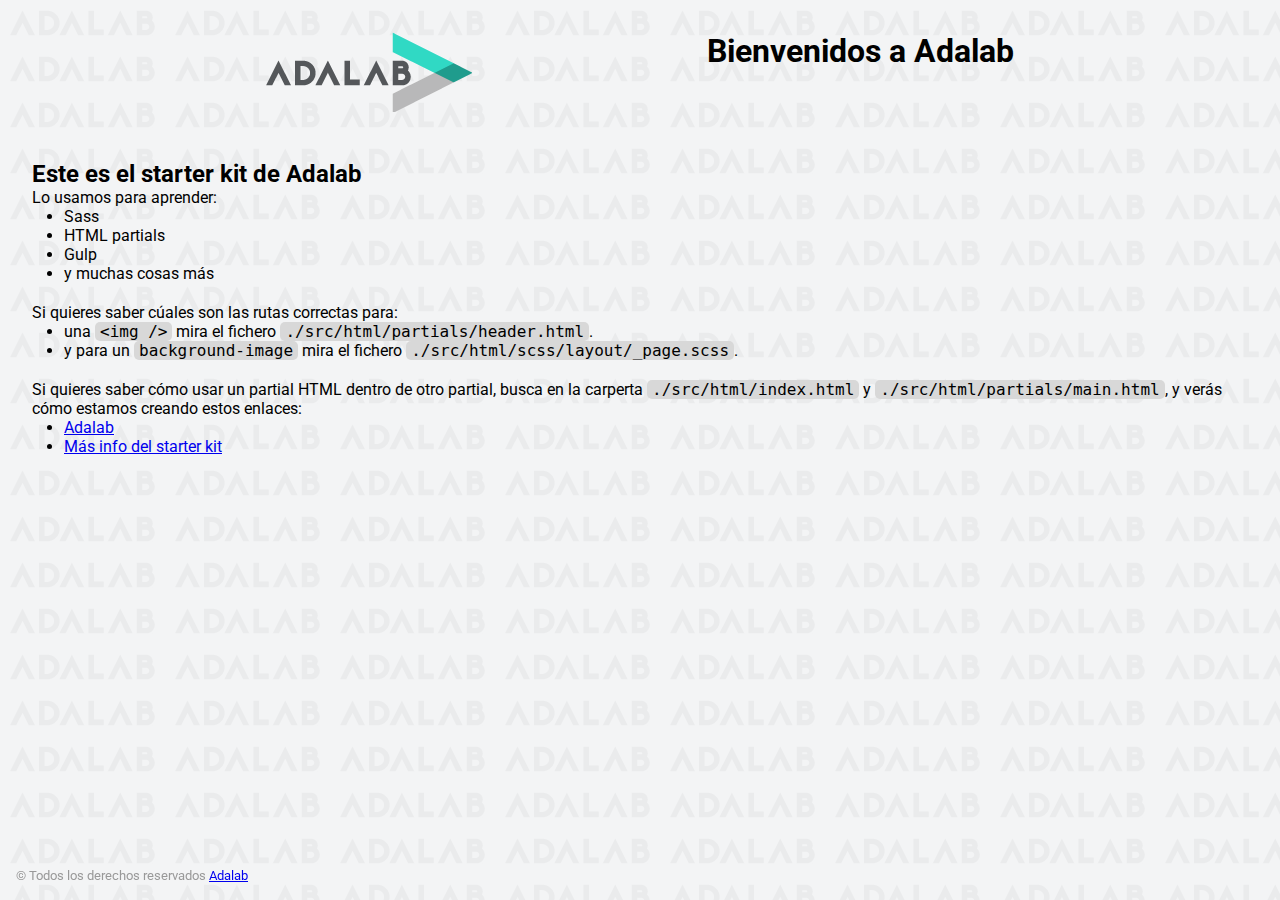
==== docs/index.html @ 7e0420cd "add html estructure" ====
<!DOCTYPE html>
<html lang="es">
  <head>
    <meta charset="UTF-8" />
    <meta name="viewport" content="width=device-width, initial-scale=1" />
    <title>Adalab Web Starter Kit</title>
    <link href="https://fonts.googleapis.com/css?family=Roboto&display=swap" rel="stylesheet" />
    <link rel="stylesheet" href="./assets/css/main.css" />
    <link rel="icon" href="./assets/images/favicon.png" />
  </head>

  <body>
    <div class="page">
      <header class="page__header">
        <img src="./assets/images/logo-adalab.png" alt="Adalab">
        <h1>Bienvenidos a Adalab</h1>
      </header>

      <main class="page__main">
        <h2>Este es el starter kit de Adalab</h2>
        <p>Lo usamos para aprender:</p>
        <ul class="main__list">
          <li>Sass</li>
          <li>HTML partials</li>
          <li>Gulp</li>
          <li>y muchas cosas más</li>
        </ul>
        <p>Si quieres saber cúales son las rutas correctas para:</p>
        <ul class="main__list">
          <li>
            una <code class="code">&lt;img /&gt;</code> mira el fichero
            <code class="code">./src/html/partials/header.html</code>.
          </li>
          <li>
            y para un <code class="code">background-image</code> mira el fichero
            <code class="code">./src/html/scss/layout/_page.scss</code>.
          </li>
        </ul>
        <p>
          Si quieres saber cómo usar un partial HTML dentro de otro partial, busca en la carperta
          <code class="code">./src/html/index.html</code> y
          <code class="code">./src/html/partials/main.html</code>, y verás cómo estamos creando estos
          enlaces:
        </p>
        <ul class="main__list">
          <li>
            <a class="link__adalab" href="https://adalab.es">Adalab</a>

          </li>
          <li>
            <a class="" href="./more-info.html">Más info del starter kit</a>

          </li>
        </ul>
      </main>

      <footer class="page__footer">
        <small>
          &copy; Todos los derechos reservados
          <a class="link__adalab" href="https://adalab.es">Adalab</a>

        </small>
      </footer>

    </div>
    <script src="./assets/js/main.js"></script>
  </body>
</html>
---- docs/assets/css/main.css ----
*{box-sizing:border-box;margin:0;padding:0}.code{font-size:16px;background:#d8d8d8;padding:0 5px;border-radius:5px}.link__adalab:hover{background-color:#099d8d;color:#fff}.link__github:hover{background-color:#CCC;color:#000}body{padding:2rem;height:100vh;background-image:url("../images/bg-adalab.png");background-color:#f3f4f5;font-family:"Roboto",sans-serif}.page__header{display:flex;justify-content:space-evenly;margin-bottom:3rem}.page__footer{position:fixed;left:0;bottom:0;width:100vw;padding:1rem;color:#999}.main__list{padding-left:2rem;padding-bottom:20px}
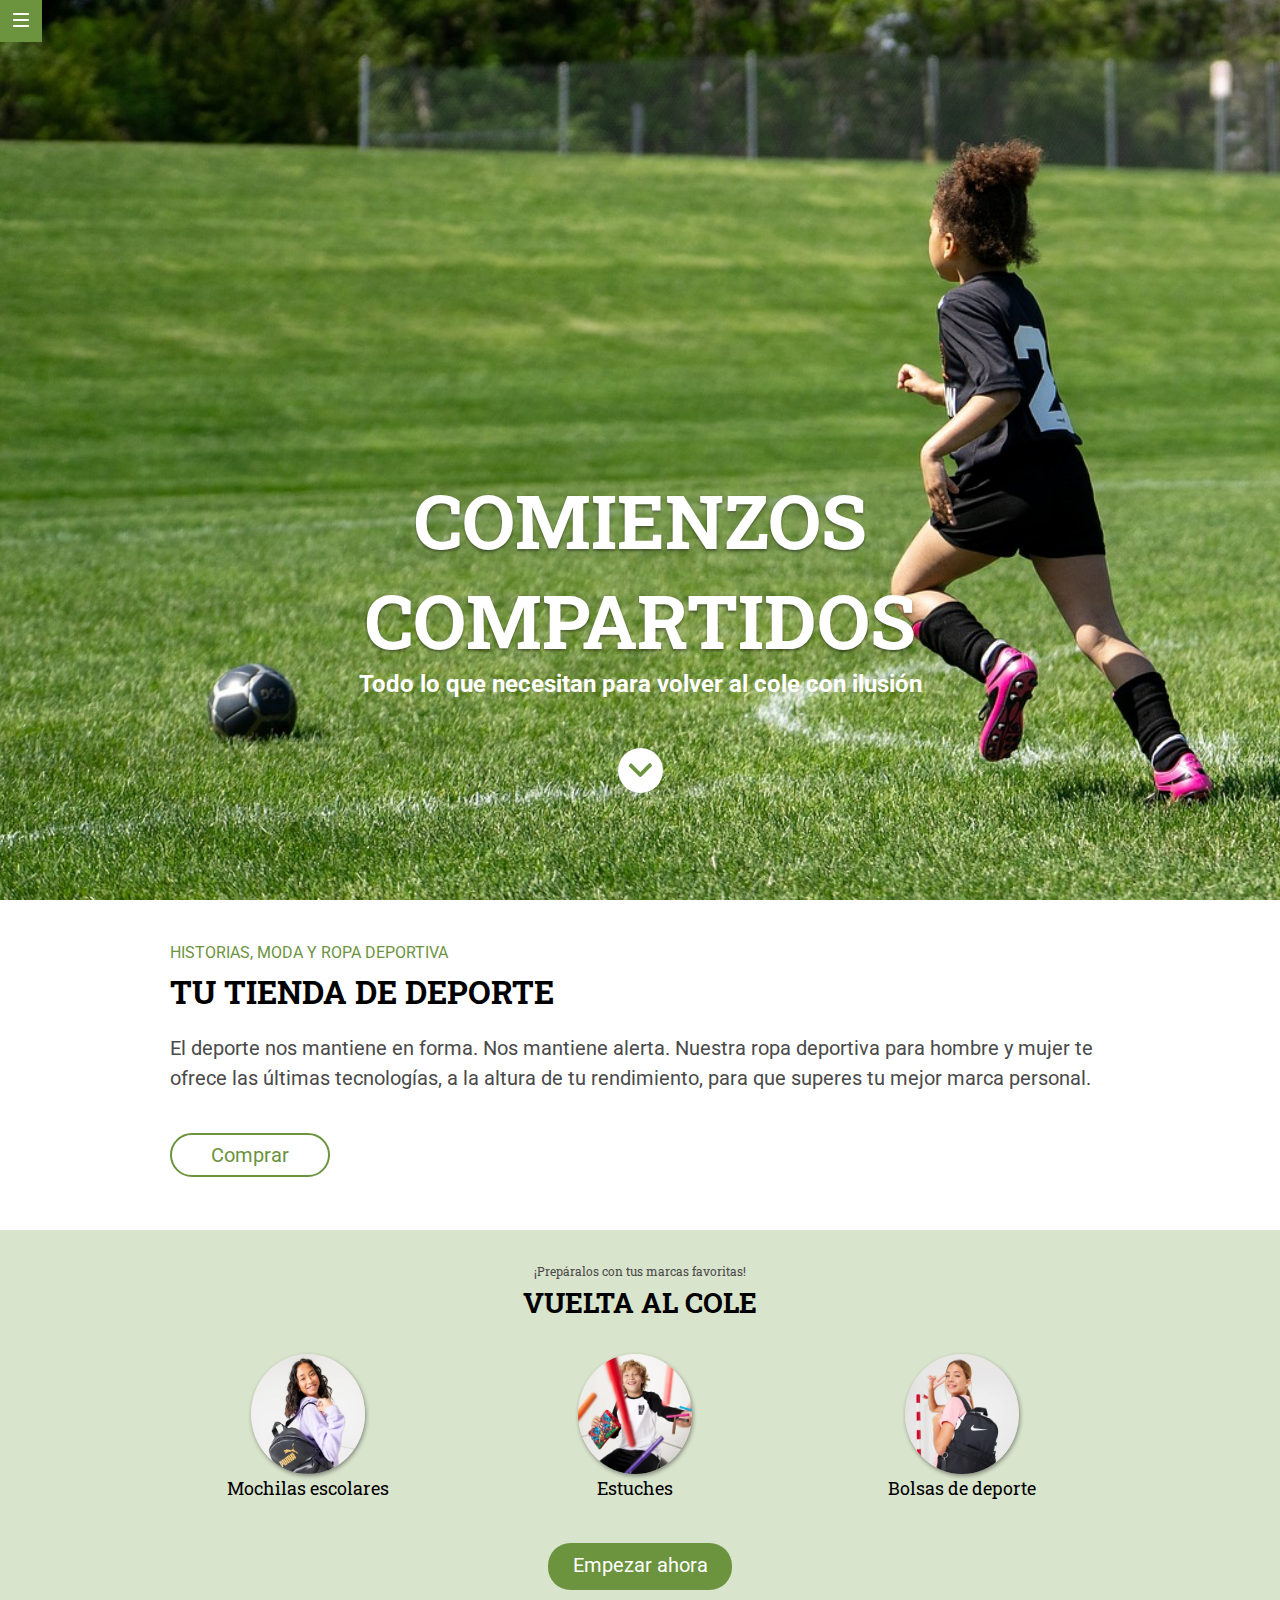
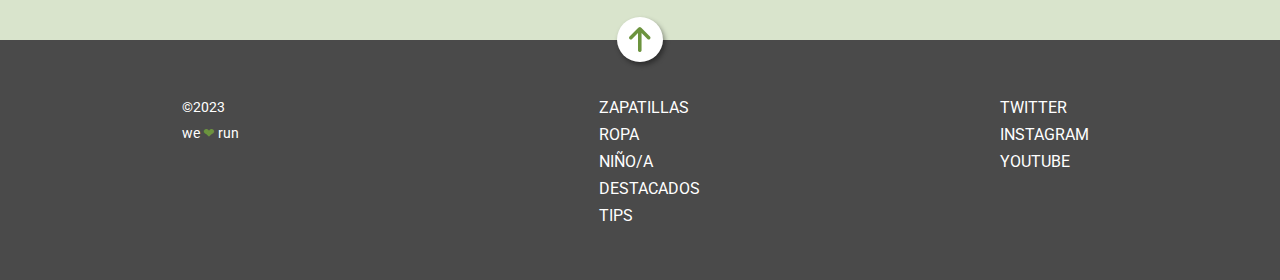
==== commit 4652c43d: "Update docs" ====
--- a/docs/index.html
+++ b/docs/index.html
@@ -3,66 +3,108 @@
   <head>
     <meta charset="UTF-8" />
     <meta name="viewport" content="width=device-width, initial-scale=1" />
-    <title>Adalab Web Starter Kit</title>
-    <link href="https://fonts.googleapis.com/css?family=Roboto&display=swap" rel="stylesheet" />
+    <title>Bravo: tu tienda de deporte</title>
+    <link
+      href="https://fonts.googleapis.com/css2?family=Roboto&display=swap"
+      rel="stylesheet"
+    />
+    <link
+      href="https://fonts.googleapis.com/css2?family=Roboto+Slab:wght@700&display=swap"
+      rel="stylesheet"
+    />
     <link rel="stylesheet" href="./assets/css/main.css" />
     <link rel="icon" href="./assets/images/favicon.png" />
   </head>
 
   <body>
-    <div class="page">
-      <header class="page__header">
-        <img src="./assets/images/logo-adalab.png" alt="Adalab">
-        <h1>Bienvenidos a Adalab</h1>
-      </header>
+    <a href="https://adalab.es/" class="menu"
+      ><img src="./assets/images/ico-menu.svg" alt="menu"
+    /></a>
 
-      <main class="page__main">
-        <h2>Este es el starter kit de Adalab</h2>
-        <p>Lo usamos para aprender:</p>
-        <ul class="main__list">
-          <li>Sass</li>
-          <li>HTML partials</li>
-          <li>Gulp</li>
-          <li>y muchas cosas más</li>
+    <header id="hero"  class="header">
+      <div class="hero">
+        <h1 class="hero__title">Comienzos compartidos</h1>
+        <h2 class="hero__subtitle">
+          Todo lo que necesitan para volver al cole con ilusión
+        </h2>
+      <a href="#section2" > <img src="./assets/images/ico-scroll-down.svg" class="hero__circle-down"> </a>
+    </header>
+
+    <main>
+      <section class="section1">
+        <p class="section1__subtitle">Historias, moda y ropa deportiva</p>
+        <h2 class="section1__title">Tu tienda de deporte</h2>
+        <p class="section1__text">
+          El deporte nos mantiene en forma. Nos mantiene alerta. Nuestra ropa
+          deportiva para hombre y mujer te ofrece las últimas tecnologías, a la
+          altura de tu rendimiento, para que superes tu mejor marca personal.
+        </p>
+        <a href="##" class="button-shop">Comprar</a>
+      </section>
+    </main>
+
+    <section id="section2" class="section2">
+      <p class="section2__title-top">¡Prepáralos con tus marcas favoritas!</p>
+      <h1 class="section2__title">Vuelta al cole</h1>
+      <div class="section2__box">
+        <div class="box">
+          <img
+            src="./assets/images/lpbts-mod05-img01-desk.png"
+            alt="Imagen de una mochila"
+            class="section2_img"
+          />
+          <p class="section2__subtitle">Mochilas escolares</p>
+        </div>
+        <div class="box">
+          <img
+            src="./assets/images/lpbts-mod05-img04-mob.png"
+            alt="Imagen de un escuche"
+            class="section2_img"
+          />
+          <p class="section2__subtitle">Estuches</p>
+        </div>
+        <div class="box">
+          <img
+            src="./assets/images/lpbts-mod05-img03-mob.png"
+            alt="Imagen de una bolsa de deporte"
+            class="section2_img"
+          />
+          <p class="section2__subtitle">Bolsas de deporte</p>
+        </div>
+      
+      <a href="https://adalab.es" class="button-start">Empezar ahora</a>
+    </section>
+    </main>
+
+    <footer class="footer">
+      <div class="box__circle-up">
+        <a href="#hero">
+          <img src="./assets/images/ico-arrow.svg" class="box__circle-up_arrow" />
+        </a>
+      </div>
+      <div class="box_footer">
+        <ul class="footer__list">
+          <li><a href="https://adalab.es" class="footer__links">Zapatillas</a></li>
+          <li><a href="https://adalab.es" class="footer__links">Ropa</a></li>
+          <li><a href="https://adalab.es" class="footer__links">Niño/a</a></li>
+          <li><a href="https://adalab.es" class="footer__links">Destacados</a></li>
+          <li><a href="https://adalab.es" class="footer__links">Tips</a></li>
         </ul>
-        <p>Si quieres saber cúales son las rutas correctas para:</p>
-        <ul class="main__list">
-          <li>
-            una <code class="code">&lt;img /&gt;</code> mira el fichero
-            <code class="code">./src/html/partials/header.html</code>.
-          </li>
-          <li>
-            y para un <code class="code">background-image</code> mira el fichero
-            <code class="code">./src/html/scss/layout/_page.scss</code>.
-          </li>
+        <ul class="footer__list">
+          <li><a href="https://adalab.es" class="footer__links">Twitter</a></li>
+          <li><a href="https://adalab.es" class="footer__links">Instagram</a></li>
+          <li><a href="https://adalab.es" class="footer__links">Youtube</a></li>
         </ul>
-        <p>
-          Si quieres saber cómo usar un partial HTML dentro de otro partial, busca en la carperta
-          <code class="code">./src/html/index.html</code> y
-          <code class="code">./src/html/partials/main.html</code>, y verás cómo estamos creando estos
-          enlaces:
-        </p>
-        <ul class="main__list">
-          <li>
-            <a class="link__adalab" href="https://adalab.es">Adalab</a>
+        <span class="copy">
+          <p>&copy2023</p>
+          <span class="copy__we-love-run">
+            <p>we</p>
+            <p class="copy__we-love-run-heart">❤︎</p>
+            <p>run</p>
+          </span>
+        </span>
+      </div>
+    </footer>
 
-          </li>
-          <li>
-            <a class="" href="./more-info.html">Más info del starter kit</a>
-
-          </li>
-        </ul>
-      </main>
-
-      <footer class="page__footer">
-        <small>
-          &copy; Todos los derechos reservados
-          <a class="link__adalab" href="https://adalab.es">Adalab</a>
-
-        </small>
-      </footer>
-
-    </div>
-    <script src="./assets/js/main.js"></script>
   </body>
 </html>
--- a/docs/assets/css/main.css
+++ b/docs/assets/css/main.css
@@ -1 +1 @@
-*{box-sizing:border-box;margin:0;padding:0}.code{font-size:16px;background:#d8d8d8;padding:0 5px;border-radius:5px}.link__adalab:hover{background-color:#099d8d;color:#fff}.link__github:hover{background-color:#CCC;color:#000}body{padding:2rem;height:100vh;background-image:url("../images/bg-adalab.png");background-color:#f3f4f5;font-family:"Roboto",sans-serif}.page__header{display:flex;justify-content:space-evenly;margin-bottom:3rem}.page__footer{position:fixed;left:0;bottom:0;width:100vw;padding:1rem;color:#999}.main__list{padding-left:2rem;padding-bottom:20px}
+*{box-sizing:border-box;margin:0;padding:0}:root{font-size:62.5%}.code{font-size:16px;background:#d8d8d8;padding:0 5px;border-radius:5px}.link__adalab:hover{background-color:#099d8d;color:#fff}.link__github:hover{background-color:#CCC;color:#000}.menu{position:fixed;background-color:#6c933e;padding:1.3rem}.hero{background-image:url(../images/cover.jpeg);background-size:cover;background-repeat:no-repeat;background-position:83%;width:100vw;height:100vh;color:#fff;display:flex;flex-direction:column;align-items:center;padding:52rem 4rem 0rem}@media all and (min-width: 768px){.hero{padding:45rem 4rem 0rem;background-position:78%}}@media all and (min-width: 1200px){.hero{padding:47rem 4rem 0rem;background-position:55%;background-size:125%}}.hero__title{font-family:"Roboto Slab",serif;font-size:3rem;text-align:center;text-transform:uppercase;line-height:5rem;text-shadow:0 2px 3px rgba(0,0,0,0.404);padding-bottom:4rem;max-width:32rem}@media all and (min-width: 768px){.hero__title{font-size:7.5rem;line-height:10rem;padding-bottom:1rem;max-width:69rem}}@media all and (min-width: 1200px){.hero__title{font-size:7.5rem;padding-bottom:0rem}}.hero__subtitle{font-family:"Roboto",sans-serif;font-size:1.6rem;text-align:center;padding-bottom:3rem;max-width:25rem}@media all and (min-width: 768px){.hero__subtitle{font-size:2.4rem;max-width:35rem;padding-bottom:6rem}}@media all and (min-width: 1200px){.hero__subtitle{font-size:2.4rem;max-width:80rem;padding-bottom:5rem}}.hero__circle-down{background-color:white;padding:1rem;width:4.5rem;height:4.5rem;border-radius:50%}.section1{display:flex;flex-direction:column;justify-content:center;height:38rem;margin:0rem 1.5rem}@media all and (min-width: 768px){.section1{height:33.3rem;margin:0rem 9rem 0rem 3.7rem;padding-bottom:1rem}}@media all and (min-width: 1200px){.section1{height:33rem;margin:0rem 16.8rem 0rem 17rem;padding-bottom:1rem}}.section1__subtitle{color:#6c933e;text-transform:uppercase;font-family:"Roboto",sans-serif;font-size:1.4rem;padding-bottom:0.8rem}@media all and (min-width: 768px){.section1__subtitle{font-size:1.6rem}}.section1__title{font-family:"Roboto Slab",serif;font-size:2.2rem;text-transform:uppercase;margin-bottom:1rem}@media all and (min-width: 768px){.section1__title{font-size:3.2rem}}@media all and (min-width: 1200px){.section1__title{margin-bottom:2rem}}.section1__text{color:#4a4a4a;font-family:"Roboto",sans-serif;font-size:1.8rem;line-height:3rem;padding-bottom:4rem}@media all and (min-width: 768px){.section1__text{font-size:2rem;padding-bottom:2rem}}@media all and (min-width: 1200px){.section1__text{padding-bottom:4rem}}.button-shop{color:#6c933e;font-family:"Roboto",sans-serif;font-size:2rem;text-decoration:none;text-align:center;border:solid 2px #6c933e;border-radius:2.25rem;padding:0.8rem;width:16rem}.button-shop:hover{background-color:#6c933e;color:white;scale:108%;transition-duration:0.3s}.section2{background-color:#d9e4cc;height:65.6rem;display:grid;text-align:center}@media all and (min-width: 768px){.section2{height:38rem}}@media all and (min-width: 1200px){.section2{height:41rem}}.section2__title-top{font-family:"Roboto Slab",serif;color:#4a4a4a;font-size:1.2rem;align-self:end}.section2__title{font-family:"Roboto Slab",serif;text-transform:uppercase;font-size:2rem}@media all and (min-width: 768px){.section2__title{font-size:2.8rem;padding-top:0.5rem}}.section2__subtitle{font-family:"Roboto Slab",serif;font-size:1.4rem}@media all and (min-width: 768px){.section2__subtitle{font-size:1.8rem}}.section2_img{width:11.4rem;height:12rem;border-radius:50%;box-shadow:1px 2px 4px rgba(0,0,0,0.404)}.section2__box{display:grid;gap:1rem;padding-bottom:5rem}@media all and (min-width: 768px){.section2__box{grid-template-columns:1fr 1fr 1fr}}@media all and (min-width: 1200px){.section2__box{margin:0rem 15rem}}.button-start{background-color:#6c933e;color:#fff;font-family:"Roboto",sans-serif;font-size:2rem;text-decoration:none;border-radius:2.25rem;padding:1rem;width:18.4rem;height:4.7rem;justify-self:center;align-self:end}@media all and (min-width: 768px){.button-start{grid-column:1/5}}.button-start:hover{background-color:black;scale:108%;transition-duration:0.3s}.footer{height:43.3rem;background-color:#4a4a4a;color:#fff;display:flex;flex-direction:column;justify-content:space-around;padding-bottom:5rem;align-items:center;font-family:"Roboto",sans-serif;flex-wrap:wrap}@media all and (min-width: 768px){.footer{justify-content:center;padding-bottom:2rem;height:24rem}}.footer__list{font-size:1.6rem;text-transform:uppercase;text-align:center;list-style:none;line-height:2.6rem;padding-bottom:2.5rem}@media all and (min-width: 768px){.footer__list{text-align:left;line-height:2.7rem}}.footer__links{text-decoration:none;color:#fff;padding:1rem}.box__circle-up_arrow{background-color:white;padding:1rem;width:4.6rem;height:4.5rem;border-radius:50%;transform:translateY(-2.5rem);box-shadow:2px 3px 5px rgba(0,0,0,0.404)}@media all and (min-width: 768px){.box__circle-up_arrow{transform:translateY(-3rem)}}.box_footer{display:flex;flex-direction:column}@media all and (min-width: 768px){.box_footer{flex-direction:row;justify-content:center;gap:8rem}}@media all and (min-width: 1200px){.box_footer{gap:28rem}}.copy{display:flex;flex-direction:column;font-size:1.4rem;align-items:center;line-height:2.5rem}@media all and (min-width: 768px){.copy{align-items:flex-start;order:-1;line-height:2.6rem}}.copy__we-love-run{font-size:1.4rem;display:flex;flex-direction:row;gap:0.3rem;margin-right:7rem}.copy__we-love-run-heart{color:#6c933e}
